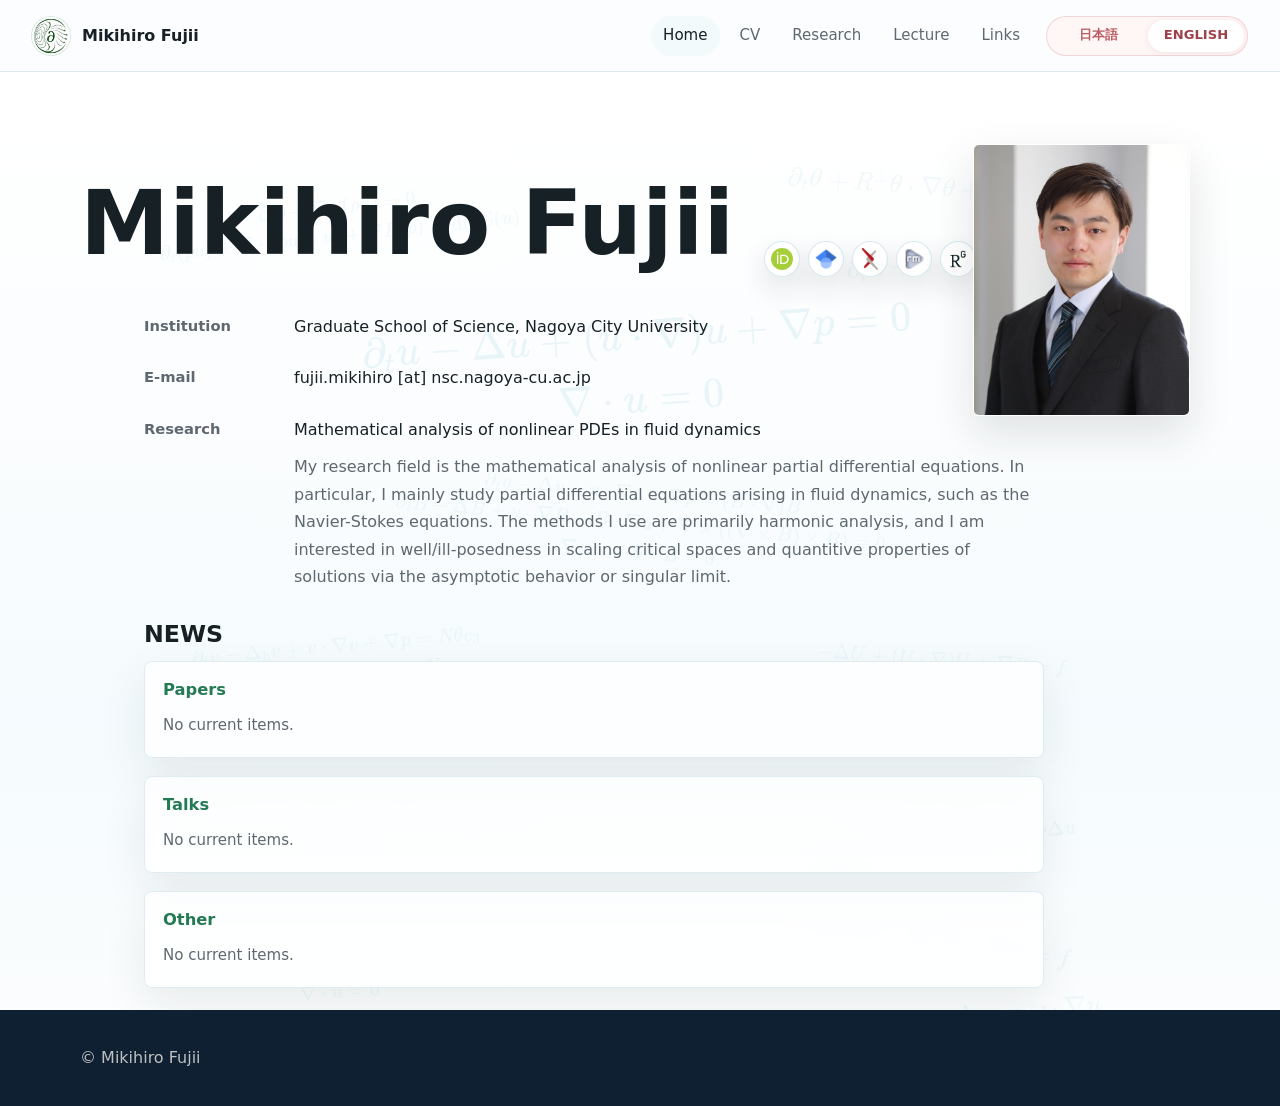
==== index.html @ 08be8c68 "Link MSJ talk news to meeting page" ====
<!doctype html>
<html lang="en">
  <head>
    <meta charset="utf-8">
    <meta name="viewport" content="width=device-width, initial-scale=1">
    <title>Mikihiro Fujii | Mathematical Analysis of Nonlinear PDEs</title>
    <meta name="description" content="Mikihiro Fujii is a lecturer at Nagoya City University working on mathematical analysis of nonlinear PDEs in fluid dynamics, including the Navier-Stokes equations, Hall-MHD, and quasi-geostrophic equations.">
    <meta name="robots" content="index, follow">
    <meta name="author" content="Mikihiro Fujii">
    <meta name="keywords" content="Mikihiro Fujii, 藤井 幹大, nonlinear PDE, Navier-Stokes equations, Hall-MHD, quasi-geostrophic equation, harmonic analysis">
    <link rel="canonical" href="https://tonpuku.github.io/mikihiro-fujii-homepage/">
    <meta property="og:type" content="profile">
    <meta property="og:site_name" content="Mikihiro Fujii">
    <meta property="og:title" content="Mikihiro Fujii | Mathematical Analysis of Nonlinear PDEs">
    <meta property="og:description" content="Lecturer at Nagoya City University. Research in mathematical analysis of nonlinear PDEs in fluid dynamics, including Navier-Stokes equations, Hall-MHD, and quasi-geostrophic equations.">
    <meta property="og:url" content="https://tonpuku.github.io/mikihiro-fujii-homepage/">
    <meta property="og:image" content="https://tonpuku.github.io/mikihiro-fujii-homepage/assets/img/site-logo-512.png">
    <meta property="og:image:width" content="512">
    <meta property="og:image:height" content="512">
    <meta property="og:locale" content="en_US">
    <meta property="og:locale:alternate" content="ja_JP">
    <meta name="twitter:card" content="summary">
    <meta name="twitter:title" content="Mikihiro Fujii | Mathematical Analysis of Nonlinear PDEs">
    <meta name="twitter:description" content="Lecturer at Nagoya City University. Research in mathematical analysis of nonlinear PDEs in fluid dynamics.">
    <meta name="twitter:image" content="https://tonpuku.github.io/mikihiro-fujii-homepage/assets/img/site-logo-512.png">
    <link rel="icon" type="image/png" href="assets/img/favicon.png">
    <link rel="apple-touch-icon" href="assets/img/apple-touch-icon.png">
    <script type="application/ld+json">
      {
        "@context": "https://schema.org",
        "@graph": [
          {
            "@type": "WebSite",
            "@id": "https://tonpuku.github.io/mikihiro-fujii-homepage/#website",
            "name": "Mikihiro Fujii",
            "url": "https://tonpuku.github.io/mikihiro-fujii-homepage/",
            "logo": "https://tonpuku.github.io/mikihiro-fujii-homepage/assets/img/site-logo-512.png",
            "inLanguage": ["en", "ja"]
          },
          {
            "@type": "Person",
            "@id": "https://tonpuku.github.io/mikihiro-fujii-homepage/#person",
            "name": "Mikihiro Fujii",
            "alternateName": "藤井 幹大",
            "url": "https://tonpuku.github.io/mikihiro-fujii-homepage/",
            "image": "https://tonpuku.github.io/mikihiro-fujii-homepage/assets/img/site-logo-512.png",
            "jobTitle": "Lecturer",
            "affiliation": {
              "@type": "CollegeOrUniversity",
              "name": "Nagoya City University",
              "url": "https://www.nagoya-cu.ac.jp/english/"
            },
            "alumniOf": {
              "@type": "CollegeOrUniversity",
              "name": "Kyushu University",
              "url": "https://www.kyushu-u.ac.jp/en/"
            },
            "knowsAbout": [
              "Mathematical analysis of nonlinear partial differential equations",
              "Navier-Stokes equations",
              "Hall-MHD system",
              "Quasi-geostrophic equation",
              "Harmonic analysis",
              "Scaling critical spaces"
            ],
            "sameAs": [
              "https://orcid.org/0000-0003-3677-2814",
              "https://scholar.google.com/citations?user=eAaRX4wAAAAJ&hl=en",
              "https://arxiv.org/search/math?query=Mikihiro+Fujii&searchtype=author&abstracts=hide&order=-announced_date_first&size=50",
              "https://researchmap.jp/mikihirofujii",
              "https://www.researchgate.net/profile/Mikihiro-Fujii"
            ]
          }
        ]
      }
    </script>
    <link rel="stylesheet" href="assets/vendor/katex/katex.min.css">
    <link rel="stylesheet" href="assets/css/styles.css?v=20260708-1">
    <script defer src="assets/vendor/katex/katex.min.js"></script>
    <script defer src="assets/vendor/katex/auto-render.min.js"></script>
    <script defer src="assets/js/analytics.js?v=20260614-1"></script>
    <script defer src="assets/js/news.js?v=20260823-2"></script>
    <script defer src="assets/js/site.js?v=20260823-1"></script>
  </head>
  <body>
    <header class="site-header">
      <a class="brand" href="index.html"><span class="brand-mark"><img src="assets/img/site-logo-512.png" alt="" width="38" height="38"></span><span>Mikihiro Fujii</span></a>
      <div class="header-actions">
        <nav class="site-nav" aria-label="Primary navigation">
          <a href="index.html" data-i18n="common.nav.home">Home</a>
          <a href="cv.html" data-i18n="common.nav.cv">CV</a>
          <a href="research.html" data-i18n="common.nav.research">Research</a>
          <a href="lecture.html" data-i18n="common.nav.lecture">Lecture</a>
          <a href="links.html" data-i18n="common.nav.links">Links</a>
        </nav>
        <div class="language-toggle" role="group" aria-label="Language" data-i18n-label="common.language">
          <button type="button" data-lang-option="ja" data-short-label="JA" aria-pressed="false">日本語</button>
          <button type="button" data-lang-option="en" data-short-label="EN" aria-pressed="true">ENGLISH</button>
        </div>
      </div>
    </header>

    <main class="home-page">
      <div class="home-formula-bg" aria-hidden="true">
        <div class="formula-field">
          <div class="formula-tile formula-tile-system formula-tile-half" style="--row: 1 / 3; --c: 1 / 7; --r: -6deg;">$$\begin{gathered}\partial_t \rho+\nabla\cdot(\rho u)=0\\ \partial_t(\rho u)+\nabla\cdot(\rho u\otimes u)+\nabla P(\rho)=\operatorname{div}\mathbb S(u)\end{gathered}$$</div>
          <div class="formula-tile formula-tile-half" style="--row: 1; --c: 7 / 13; --r: 4deg;">$$\partial_t\theta+R^\perp\theta\cdot\nabla\theta+\kappa\Lambda^\alpha\theta=f$$</div>

          <div class="formula-tile formula-tile-half" style="--row: 2; --c: 7 / 13; --r: -5deg;">$$\partial_t\omega+u\cdot\nabla\omega=0$$</div>

          <div class="formula-tile formula-tile-main formula-tile-long" style="--row: 3 / 5; --c: 2 / 12; --r: -4deg;">$$\begin{gathered}\partial_t u-\Delta u+(u\cdot\nabla)u+\nabla p=0\\ \nabla \cdot u = 0\end{gathered}$$</div>

          <div class="formula-tile formula-tile-system formula-tile-long" style="--row: 5 / 7; --c: 1 / 13; --r: 5deg;">$$\begin{gathered}\partial_t u-\Delta u+u\cdot\nabla u+\nabla p=(B\cdot\nabla)B\\ \partial_tB-\Delta B+u\cdot\nabla B-B\cdot\nabla u+\nabla\times((\nabla\times B)\times B)=0\\ \nabla\cdot u=\nabla\cdot B=0\end{gathered}$$</div>

          <div class="formula-tile formula-tile-system formula-tile-half" style="--row: 7 / 9; --c: 1 / 7; --r: -5deg;">$$\begin{gathered}\partial_t v-\Delta_{\rm h}v+v\cdot\nabla v+\nabla p=N\theta e_3\\ \partial_t\theta-\Delta_{\rm h}\theta+v\cdot\nabla\theta=-Nv_3\\ \nabla\cdot v=0\end{gathered}$$</div>
          <div class="formula-tile formula-tile-system formula-tile-half" style="--row: 7 / 9; --c: 7 / 13; --r: 4deg;">$$\begin{gathered}-\Delta U+(U\cdot\nabla)U+\nabla P=f\\ \nabla \cdot U = 0\end{gathered}$$</div>

          <div class="formula-tile formula-tile-system formula-tile-half" style="--row: 9 / 11; --c: 1 / 7; --r: 5deg;">$$\begin{gathered}\partial_tu+\Omega e_3\times u-\Delta u+(u\cdot\nabla)u+\nabla p=0\\ \nabla\cdot u=0\end{gathered}$$</div>
          <div class="formula-tile formula-tile-system formula-tile-half" style="--row: 9 / 11; --c: 7 / 13; --r: -6deg;">$$\begin{gathered}\partial_t \rho+\nabla\cdot(\rho u)=0\\ \varepsilon^2(\partial_tu+u\cdot\nabla u)+\nabla\rho=\varepsilon\nu\Delta u\end{gathered}$$</div>

          <div class="formula-tile formula-tile-system formula-tile-half" style="--row: 11 / 13; --c: 1 / 7; --r: -4deg;">$$\begin{gathered}\partial_t u-\Delta_{\rm h}u+(u\cdot\nabla)u+\nabla p=0\\ \nabla\cdot u=0\end{gathered}$$</div>
          <div class="formula-tile formula-tile-half" style="--row: 11; --c: 7 / 13; --r: 7deg;">$$\kappa\Lambda^\alpha\Theta+R^\perp\Theta\cdot\nabla\Theta=f$$</div>

          <div class="formula-tile formula-tile-half" style="--row: 12; --c: 7 / 13; --r: -5deg;">$$\partial_t\omega+u\cdot\nabla\omega-\Delta\omega=\omega\cdot\nabla u$$</div>
        </div>
      </div>

      <section class="hero">
        <figure class="hero-portrait">
          <img src="assets/img/mikihiro-fujii-portrait.jpg" alt="Mikihiro Fujii">
        </figure>
        <div class="hero-copy">
          <div class="hero-name-row">
            <h1 data-i18n="home.name">Mikihiro Fujii</h1>
            <nav class="academic-profile-links" aria-label="Academic profile links">
              <a class="academic-profile-link academic-profile-link-orcid" href="https://orcid.org/0000-0003-3677-2814" target="_blank" rel="noopener" aria-label="ORCID" title="ORCID">
                <img src="assets/img/profile-icons/orcid.svg" alt="" width="28" height="28" decoding="async">
              </a>
              <a class="academic-profile-link academic-profile-link-scholar" href="https://scholar.google.com/citations?user=eAaRX4wAAAAJ&amp;hl=en" target="_blank" rel="noopener" aria-label="Google Scholar" title="Google Scholar">
                <img src="assets/img/profile-icons/google-scholar.ico" alt="" width="28" height="28" decoding="async">
              </a>
              <a class="academic-profile-link academic-profile-link-arxiv" href="https://arxiv.org/search/math?query=Mikihiro+Fujii&amp;searchtype=author&amp;abstracts=hide&amp;order=-announced_date_first&amp;size=50" target="_blank" rel="noopener" aria-label="arXiv" title="arXiv">
                <img src="assets/img/profile-icons/arxiv.png" alt="" width="26" height="26" decoding="async">
              </a>
              <a class="academic-profile-link academic-profile-link-researchmap" href="https://researchmap.jp/mikihirofujii" target="_blank" rel="noopener" aria-label="researchmap" title="researchmap">
                <img src="assets/img/profile-icons/researchmap.gif" alt="" width="22" height="22" decoding="async">
              </a>
              <a class="academic-profile-link academic-profile-link-researchgate" href="https://www.researchgate.net/profile/Mikihiro-Fujii" target="_blank" rel="noopener" aria-label="ResearchGate" title="ResearchGate">
                <img src="assets/img/profile-icons/researchgate.ico" alt="" width="28" height="28" decoding="async">
              </a>
            </nav>
          </div>
          <div id="profile-heading" class="profile-section hero-profile" aria-label="Profile">
            <div class="info-list">
            <div class="info-row">
              <div class="info-label" data-i18n="home.institution">Institution</div>
              <div class="info-value" data-i18n="home.institution.value">Graduate School of Science, Nagoya City University</div>
            </div>
            <div class="info-row">
              <div class="info-label" data-i18n="home.email">E-mail</div>
              <div class="info-value"><span class="email-obfuscated">fujii.mikihiro [at] nsc.nagoya-cu.ac.jp</span></div>
            </div>
            <div class="info-row">
              <div class="info-label" data-i18n="home.research">Research</div>
              <div class="info-value">
                <p class="info-summary" data-i18n="home.research.value">Mathematical analysis of nonlinear PDEs in fluid dynamics</p>
                <p class="profile-research-text" data-i18n="home.research.detail">My research field is the mathematical analysis of nonlinear partial differential equations. In particular, I mainly study partial differential equations arising in fluid dynamics, such as the Navier-Stokes equations. The methods I use are primarily harmonic analysis, and I am interested in well/ill-posedness in scaling critical spaces and quantitive properties of solutions via the asymptotic behavior or singular limit.</p>
              </div>
            </div>
          </div>
          <section class="home-news-section" aria-labelledby="home-news-title">
            <div class="home-news-header">
              <h2 id="home-news-title" data-i18n="home.news.title">NEWS</h2>
            </div>
            <div class="news-groups" data-news-groups></div>
          </section>
        </div>
        </div>
      </section>

    </main>

    <footer class="site-footer">
      <div class="site-footer-inner">
        <span>&copy; Mikihiro Fujii</span>
      </div>
    </footer>
  </body>
</html>
---- assets/css/styles.css ----
:root {
  --ink: #162025;
  --muted: #5f6870;
  --paper: #fbfdfe;
  --panel: #ffffff;
  --soft: #f3fafc;
  --soft-warm: #f7fcff;
  --line: #dcecf1;
  --navy: #102033;
  --teal: #1b7772;
  --journal-green: #237a53;
  --copper: #b96d45;
  --copper-dark: #86472c;
  --shadow: 0 18px 45px rgba(22, 32, 37, 0.08);
  --radius: 8px;
  --max: 1120px;
}

* {
  box-sizing: border-box;
}

html {
  scroll-behavior: smooth;
}

body {
  margin: 0;
  color: var(--ink);
  background:
    linear-gradient(180deg, #ffffff 0%, var(--paper) 42%, #f6fbfd 100%);
  font-family: ui-sans-serif, system-ui, -apple-system, BlinkMacSystemFont, "Segoe UI", sans-serif;
  font-size: 16px;
  line-height: 1.72;
}

main {
  position: relative;
  isolation: isolate;
  overflow: hidden;
}

main > .page-title,
main > .section {
  position: relative;
  z-index: 2;
}

img {
  max-width: 100%;
  display: block;
}

a {
  color: var(--teal);
  text-decoration-thickness: 1px;
  text-underline-offset: 0.22em;
}

a:hover {
  color: var(--copper-dark);
}

.site-header {
  position: sticky;
  top: 0;
  z-index: 20;
  display: flex;
  align-items: center;
  justify-content: space-between;
  gap: 24px;
  min-height: 72px;
  padding: 0 32px;
  background: rgba(251, 253, 254, 0.96);
  border-bottom: 1px solid rgba(214, 232, 238, 0.86);
  backdrop-filter: blur(18px);
}

.brand {
  display: inline-flex;
  align-items: center;
  gap: 12px;
  color: var(--ink);
  font-weight: 700;
  text-decoration: none;
  white-space: nowrap;
}

.brand-mark {
  display: block;
  width: 38px;
  height: 38px;
  border-radius: 50%;
  overflow: hidden;
  background: #fff;
  box-shadow: 0 0 0 1px rgba(35, 122, 83, 0.16);
  flex: 0 0 auto;
}

.brand-mark img {
  width: 100%;
  height: 100%;
  object-fit: cover;
}

.header-actions {
  display: flex;
  align-items: center;
  gap: 14px;
  min-width: 0;
}

.site-nav {
  display: flex;
  align-items: center;
  gap: 8px;
  overflow-x: auto;
  scrollbar-width: none;
}

.site-nav::-webkit-scrollbar {
  display: none;
}

.site-nav a {
  display: inline-flex;
  align-items: center;
  min-height: 40px;
  padding: 0 12px;
  color: var(--muted);
  border-radius: 999px;
  font-size: 0.94rem;
  text-decoration: none;
  white-space: nowrap;
}

.site-nav a:hover,
.site-nav a[aria-current="page"] {
  color: var(--ink);
  background: var(--soft);
}

.language-toggle {
  display: inline-grid;
  grid-template-columns: repeat(2, minmax(96px, 1fr));
  gap: 2px;
  padding: 3px;
  background: #fff6f6;
  border: 1px solid rgba(190, 80, 86, 0.2);
  border-radius: 999px;
}

.language-toggle button {
  min-width: 96px;
  min-height: 32px;
  padding: 0 9px;
  color: #b95d62;
  background: transparent;
  border: 0;
  border-radius: 999px;
  cursor: pointer;
  font: inherit;
  font-size: 0.82rem;
  font-weight: 760;
  white-space: nowrap;
}

.language-toggle button[aria-pressed="true"] {
  color: #9f4148;
  background: #ffffff;
  box-shadow: 0 1px 6px rgba(135, 54, 60, 0.1);
}

.view-mode-toggle {
  position: fixed;
  left: 16px;
  bottom: 16px;
  z-index: 20;
  display: inline-flex;
  align-items: center;
  justify-content: center;
  min-height: 36px;
  padding: 0 14px;
  color: #fffdf8;
  background: var(--teal);
  border: 1px solid rgba(18, 74, 84, 0.18);
  border-radius: 999px;
  box-shadow: 0 10px 24px rgba(22, 32, 37, 0.16);
  cursor: pointer;
  font: inherit;
  font-size: 0.82rem;
  font-weight: 760;
}

.view-mode-toggle[hidden] {
  display: none;
}

.home-page {
  position: relative;
  isolation: isolate;
  min-height: clamp(720px, 82vh, 840px);
  overflow: hidden;
  background:
    linear-gradient(180deg, #ffffff 0%, #fbfdfe 38%, rgba(242, 250, 253, 0.68) 68%, var(--paper) 100%);
}

.home-page > .hero,
.home-page > .section {
  position: relative;
  z-index: 2;
}

.hero {
  position: relative;
  min-height: inherit;
  display: grid;
  align-items: start;
  overflow: visible;
  color: var(--ink);
  background: transparent;
}

.home-formula-bg {
  position: absolute;
  inset: 0;
  z-index: 0;
  opacity: 1;
  overflow: hidden;
  pointer-events: none;
  user-select: none;
}

.home-formula-bg .hero-equation {
  display: none;
}

.home-page > .home-formula-bg .formula-field {
  bottom: 5%;
}

.home-page + .site-footer {
  margin-top: 0;
}

.page-formula-bg {
  position: fixed;
  inset: 72px 0 0;
}

.page-formula-bg .formula-field {
  transform: none;
}

.formula-field {
  position: absolute;
  inset: 0;
  display: grid;
  grid-template-columns: repeat(12, minmax(0, 1fr));
  grid-auto-rows: minmax(clamp(46px, 6.4vh, 60px), auto);
  align-items: center;
  justify-items: center;
  gap: clamp(10px, 1.5vw, 18px) clamp(16px, 2.5vw, 34px);
  padding: clamp(22px, 3.4vw, 42px) clamp(18px, 4.2vw, 58px);
  box-sizing: border-box;
  transform: translateY(5%);
}

.formula-tile {
  position: relative;
  grid-column: var(--c, span 2);
  grid-row: var(--row, auto);
  max-width: 100%;
  min-width: 0;
  color: rgba(35, 148, 188, 0.06);
  transform: rotate(var(--r, 0deg));
  transform-origin: center;
}

.formula-tile .katex-display {
  margin: 0;
  text-align: left;
}

.formula-tile .katex {
  font-size: clamp(1.68rem, 2.64vw, 2.94rem);
  line-height: 1;
  white-space: nowrap;
}

.formula-tile-wide {
  grid-column: span 6;
}

.formula-tile-long {
  grid-column: 1 / -1;
}

.formula-tile-half {
  grid-column: span 6;
}

.formula-tile-short {
  grid-column: span 3;
}

.formula-tile-wide .katex {
  font-size: clamp(1.5rem, 2.22vw, 2.58rem);
}

.formula-tile-long .katex,
.formula-tile-half .katex {
  font-size: clamp(1.38rem, 2.04vw, 2.4rem);
}

.formula-tile-short .katex {
  font-size: clamp(1.34rem, 1.92vw, 2.24rem);
}

.formula-tile-system .katex {
  font-size: clamp(1rem, 1.55vw, 1.78rem);
  line-height: 1.06;
}

.formula-tile-main {
  grid-column: var(--c, 1 / -1);
  grid-row: var(--row, 3);
  color: rgba(34, 151, 193, 0.09);
}

.formula-tile-main .katex {
  font-size: clamp(1.88rem, 3.28vw, 3.46rem);
  line-height: 1.04;
}

.hero-equation {
  position: absolute;
  color: rgba(82, 178, 207, 0.14);
  transform: rotate(-8deg);
  transform-origin: center;
}

.hero-equation .katex-display {
  margin: 0;
  text-align: left;
}

.hero-equation .katex {
  font-size: clamp(1.1rem, 2.8vw, 2.7rem);
  line-height: 1.08;
  white-space: nowrap;
}

.equation-ns {
  left: clamp(18px, 5vw, 90px);
  top: clamp(430px, 52vh, 540px);
  color: rgba(34, 151, 193, 0.5);
  transform: rotate(-7deg);
}

.equation-ns .katex {
  font-size: clamp(2.15rem, 5.7vw, 5.25rem);
}

.equation-cns {
  left: clamp(520px, 62vw, 900px);
  top: clamp(245px, 32vh, 335px);
  color: rgba(46, 158, 200, 0.31);
  transform: rotate(4deg);
}

.equation-cns .katex {
  font-size: clamp(0.98rem, 2.1vw, 2rem);
}

.equation-qg-top {
  right: clamp(20px, 5vw, 92px);
  top: clamp(24px, 5vh, 70px);
  color: rgba(42, 145, 187, 0.31);
  transform: rotate(0deg);
}

.equation-qg {
  left: clamp(-180px, -8vw, -70px);
  top: clamp(610px, 70vh, 780px);
  color: rgba(68, 174, 210, 0.29);
  transform: rotate(7deg);
}

.equation-qg .katex {
  font-size: clamp(0.98rem, 2.3vw, 2.15rem);
}

.equation-hall {
  right: clamp(-360px, -19vw, -120px);
  top: clamp(420px, 49vh, 555px);
  color: rgba(38, 139, 180, 0.28);
  transform: rotate(-11deg);
}

.equation-hall .katex {
  font-size: clamp(0.86rem, 1.75vw, 1.68rem);
}

.equation-boussinesq {
  right: clamp(18px, 6vw, 100px);
  bottom: clamp(155px, 20vh, 230px);
  color: rgba(50, 160, 202, 0.31);
  transform: rotate(3deg);
}

.equation-boussinesq .katex {
  font-size: clamp(1.05rem, 2.55vw, 2.42rem);
}

.equation-euler {
  left: clamp(-70px, -2vw, -18px);
  top: clamp(185px, 24vh, 260px);
  color: rgba(62, 169, 205, 0.26);
  transform: rotate(-4deg);
}

.equation-euler .katex {
  font-size: clamp(1rem, 2.25vw, 2.15rem);
}

.equation-stationary {
  right: clamp(-185px, -8vw, -45px);
  top: clamp(655px, 76vh, 850px);
  color: rgba(35, 143, 184, 0.27);
  transform: rotate(8deg);
}

.equation-stationary .katex {
  font-size: clamp(1rem, 2.3vw, 2.2rem);
}

.equation-hall-small {
  left: clamp(12px, 6vw, 105px);
  top: clamp(52px, 9vh, 115px);
  color: rgba(40, 150, 190, 0.21);
  transform: rotate(0deg);
}

.equation-hall-small .katex {
  font-size: clamp(0.82rem, 1.55vw, 1.52rem);
}

.equation-cns-small {
  left: clamp(240px, 35vw, 540px);
  top: clamp(78px, 13vh, 145px);
  color: rgba(78, 181, 211, 0.24);
  transform: rotate(-12deg);
}

.equation-cns-small .katex {
  font-size: clamp(0.86rem, 1.8vw, 1.72rem);
}

.equation-sqg {
  right: clamp(12px, 5vw, 88px);
  top: clamp(545px, 63vh, 705px);
  color: rgba(72, 176, 210, 0.3);
  transform: rotate(5deg);
}

.equation-sqg .katex {
  font-size: clamp(0.94rem, 2vw, 1.95rem);
}

.equation-vorticity {
  left: clamp(26px, 7vw, 120px);
  top: clamp(330px, 40vh, 440px);
  color: rgba(31, 133, 177, 0.21);
  transform: rotate(-6deg);
}

.equation-vorticity .katex {
  font-size: clamp(0.9rem, 1.8vw, 1.72rem);
}

.equation-coriolis {
  right: clamp(190px, 27vw, 430px);
  top: clamp(260px, 34vh, 430px);
  color: rgba(45, 155, 198, 0.23);
  transform: rotate(0deg);
}

.equation-coriolis .katex {
  font-size: clamp(0.9rem, 1.85vw, 1.82rem);
}

.equation-energy {
  left: clamp(440px, 52vw, 780px);
  top: clamp(54px, 9vh, 112px);
  color: rgba(57, 160, 198, 0.23);
  transform: rotate(9deg);
}

.equation-energy .katex {
  font-size: clamp(0.9rem, 1.75vw, 1.72rem);
}

.equation-fill {
  color: rgba(52, 157, 196, 0.2);
}

.equation-fill .katex {
  font-size: clamp(0.72rem, 1.25vw, 1.26rem);
}

.equation-pressure {
  left: clamp(250px, 28vw, 460px);
  top: clamp(10px, 3vh, 36px);
  transform: rotate(0deg);
}

.equation-stokes {
  left: clamp(250px, 31vw, 520px);
  top: clamp(365px, 43vh, 500px);
  transform: rotate(-9deg);
}

.equation-scaling {
  left: clamp(62px, 12vw, 190px);
  top: clamp(258px, 31vh, 355px);
  transform: rotate(10deg);
}

.equation-besov {
  right: clamp(34px, 10vw, 165px);
  top: clamp(200px, 25vh, 285px);
  transform: rotate(0deg);
}

.equation-transport {
  left: clamp(-52px, 1vw, 16px);
  top: clamp(455px, 52vh, 615px);
  transform: rotate(8deg);
}

.equation-heat {
  left: clamp(-22px, 2vw, 38px);
  top: clamp(18px, 4vh, 52px);
  transform: rotate(-14deg);
}

.equation-vorticity-small {
  right: clamp(220px, 32vw, 510px);
  top: clamp(255px, 35vh, 460px);
  transform: rotate(12deg);
}

.equation-mhd-small {
  right: clamp(-310px, -12vw, -92px);
  top: clamp(650px, 75vh, 850px);
  transform: rotate(-6deg);
}

.equation-mach {
  left: clamp(400px, 52vw, 760px);
  top: clamp(165px, 24vh, 315px);
  transform: rotate(0deg);
}

.equation-fourier {
  left: clamp(12px, 5vw, 86px);
  top: clamp(570px, 65vh, 725px);
  transform: rotate(-11deg);
}

.equation-decay {
  left: clamp(185px, 30vw, 500px);
  top: clamp(700px, 80vh, 920px);
  transform: rotate(7deg);
}

.equation-helmholtz {
  right: clamp(220px, 30vw, 460px);
  top: clamp(290px, 36vh, 395px);
  transform: rotate(0deg);
}

.equation-lambda {
  right: clamp(12px, 3vw, 65px);
  top: clamp(345px, 41vh, 470px);
  transform: rotate(-16deg);
}

.equation-divfree {
  left: clamp(460px, 58vw, 820px);
  top: clamp(215px, 31vh, 390px);
  transform: rotate(11deg);
}

.equation-dense {
  color: rgba(36, 146, 186, 0.18);
}

.equation-dense .katex {
  font-size: clamp(0.54rem, 0.9vw, 0.94rem);
}

.hero-equation.equation-dense-01 {
  left: 4%;
  top: 5%;
  transform: rotate(0deg);
}

.hero-equation.equation-dense-02 {
  left: 18%;
  top: 13%;
  transform: rotate(-9deg);
}

.hero-equation.equation-dense-03 {
  left: 42%;
  top: 6%;
  transform: rotate(8deg);
}

.hero-equation.equation-dense-04 {
  right: 4%;
  top: 14%;
  transform: rotate(-4deg);
}

.hero-equation.equation-dense-05 {
  left: 2%;
  top: 22%;
  transform: rotate(12deg);
}

.hero-equation.equation-dense-06 {
  left: 32%;
  top: 23%;
  transform: rotate(0deg);
}

.hero-equation.equation-dense-07 {
  right: 10%;
  top: 26%;
  transform: rotate(10deg);
}

.hero-equation.equation-dense-08 {
  left: 13%;
  top: 33%;
  transform: rotate(-13deg);
}

.hero-equation.equation-dense-09 {
  left: 48%;
  top: 34%;
  transform: rotate(0deg);
}

.hero-equation.equation-dense-10 {
  right: 3%;
  top: 40%;
  transform: rotate(-11deg);
}

.hero-equation.equation-dense-11 {
  left: 70%;
  top: 25%;
  transform: rotate(6deg);
}

.hero-equation.equation-dense-12 {
  left: 50%;
  top: 28%;
  transform: rotate(-5deg);
}

.hero-equation.equation-dense-13 {
  left: 62%;
  top: 36%;
  transform: rotate(0deg);
}

.hero-equation.equation-dense-14 {
  right: 8%;
  top: 44%;
  transform: rotate(9deg);
}

.hero-equation.equation-dense-15 {
  left: 6%;
  top: 54%;
  transform: rotate(-8deg);
}

.hero-equation.equation-dense-16 {
  left: 40%;
  top: 52%;
  transform: rotate(13deg);
}

.hero-equation.equation-dense-17 {
  right: 12%;
  top: 58%;
  transform: rotate(0deg);
}

.hero-equation.equation-dense-18 {
  left: 2%;
  top: 70%;
  transform: rotate(10deg);
}

.hero-equation.equation-dense-19 {
  left: 24%;
  top: 73%;
  transform: rotate(0deg);
}

.hero-equation.equation-dense-20 {
  left: 52%;
  top: 72%;
  transform: rotate(-12deg);
}

.hero-equation.equation-dense-21 {
  right: 4%;
  top: 76%;
  transform: rotate(7deg);
}

.hero-equation.equation-dense-22 {
  left: 12%;
  top: 84%;
  transform: rotate(-15deg);
}

.hero-equation.equation-dense-23 {
  left: 37%;
  top: 86%;
  transform: rotate(5deg);
}

.hero-equation.equation-dense-24 {
  right: 8%;
  top: 90%;
  transform: rotate(0deg);
}

.hero-copy {
  position: relative;
  z-index: 1;
  width: min(var(--max), calc(100% - 48px));
  margin: 0 auto;
  padding: clamp(82px, 11vh, 124px) 0 0;
}

.hero-portrait {
  position: absolute;
  top: clamp(58px, 8vh, 96px);
  right: clamp(26px, 7vw, 108px);
  z-index: 2;
  width: clamp(150px, 17vw, 228px);
  aspect-ratio: 4 / 5;
  margin: 0;
  overflow: hidden;
  border: 1px solid rgba(255, 255, 255, 0.88);
  border-radius: 6px;
  box-shadow: 0 18px 44px rgba(22, 32, 37, 0.12);
}

.hero-portrait img {
  width: 100%;
  height: 100%;
  object-fit: cover;
  object-position: 51% 18%;
  transform: scale(1.9);
  transform-origin: 51% 18%;
}

.hero-copy > * {
  max-width: 690px;
}

.hero-name-row {
  display: flex;
  align-items: flex-end;
  gap: 30px;
  max-width: min(900px, calc(100% - 76px));
}

.hero-name-row h1 {
  margin: 0;
  white-space: nowrap;
}

.eyebrow {
  margin: 0 0 18px;
  color: #d8ece9;
  font-size: 0.9rem;
  font-weight: 700;
  text-transform: uppercase;
}

.hero .eyebrow {
  color: var(--teal);
}

h1,
h2,
h3 {
  margin: 0;
  line-height: 1.18;
}

h1 {
  font-size: clamp(2.7rem, 7vw, 6.2rem);
  font-weight: 760;
}

h2 {
  font-size: clamp(1.55rem, 3.2vw, 2.35rem);
}

h3 {
  font-size: 1.08rem;
}

.lead {
  margin: 24px 0 0;
  color: var(--muted);
  font-size: clamp(1.05rem, 2.2vw, 1.38rem);
  line-height: 1.56;
}

.hero-actions {
  display: flex;
  flex-wrap: wrap;
  gap: 12px;
  margin-top: 32px;
}

.button {
  display: inline-flex;
  align-items: center;
  justify-content: center;
  min-height: 44px;
  padding: 0 18px;
  border: 1px solid transparent;
  border-radius: 999px;
  font-weight: 700;
  text-decoration: none;
}

.button.primary {
  color: #fffdf8;
  background: var(--copper);
}

.button.secondary {
  color: var(--teal);
  border-color: rgba(27, 119, 114, 0.35);
  background: rgba(255, 255, 255, 0.74);
}

.button:hover {
  transform: translateY(-1px);
}

.section {
  width: min(var(--max), calc(100% - 48px));
  margin: 0 auto;
  padding: 64px 0;
}

.section.compact {
  padding-top: 42px;
}

.page-title {
  width: min(var(--max), calc(100% - 48px));
  margin: 0 auto;
  padding: 62px 0 34px;
}

.page-title .eyebrow {
  color: var(--teal);
}

.page-title h1 {
  color: var(--ink);
  font-size: clamp(2.25rem, 5vw, 4.5rem);
}

.page-title p {
  max-width: 760px;
  margin: 18px 0 0;
  color: var(--muted);
  font-size: 1.08rem;
}

.profile-grid,
.two-column {
  display: grid;
  grid-template-columns: minmax(0, 1fr) minmax(300px, 0.78fr);
  gap: 32px;
  align-items: start;
}

.profile-section {
  width: min(840px, calc(100% - 48px));
}

.home-page .profile-section {
  width: min(900px, 100%);
  margin-top: 24px;
  padding-top: 0;
}

.hero-copy > .hero-profile {
  max-width: min(900px, calc(100% - 76px));
  margin-left: clamp(28px, 5vw, 76px);
}

.cv-stack {
  display: grid;
  gap: 32px;
}

.profile-grid > *,
.two-column > *,
.course-grid > *,
.link-grid > * {
  min-width: 0;
}

.info-list,
.math-panel,
.note-panel,
.link-panel,
.timeline,
.course-group,
.paper-list,
.talk-list {
  background: var(--panel);
  border: 1px solid var(--line);
  border-radius: var(--radius);
  box-shadow: var(--shadow);
}

.info-list {
  display: grid;
  gap: 0;
}

.home-page .info-list {
  background: transparent;
  border: 0;
  border-radius: 0;
  box-shadow: none;
}

.academic-profile-links {
  display: flex;
  flex-wrap: wrap;
  align-items: center;
  gap: 8px;
  margin-top: 0;
}

.academic-profile-link {
  display: inline-flex;
  align-items: center;
  justify-content: center;
  width: 36px;
  height: 36px;
  padding: 6px;
  border: 1px solid rgba(214, 232, 238, 0.96);
  border-radius: 50%;
  background: rgba(255, 255, 255, 0.88);
  box-shadow: 0 12px 28px rgba(22, 32, 37, 0.12);
  text-decoration: none;
  transition: transform 160ms ease, box-shadow 160ms ease, filter 160ms ease;
}

.academic-profile-link:hover {
  filter: saturate(1.08);
  transform: translateY(-2px);
  box-shadow: 0 16px 34px rgba(22, 32, 37, 0.17);
}

.academic-profile-link img {
  width: 100%;
  height: 100%;
  object-fit: contain;
}

.home-news-section {
  margin-top: 18px;
  padding: 0 0 22px;
}

.home-news-header {
  margin-bottom: 12px;
}

.home-news-header h2 {
  color: var(--ink);
  font-size: clamp(1.18rem, 2.1vw, 1.48rem);
}

.news-groups {
  display: grid;
  grid-template-columns: 1fr;
  gap: 18px;
}

.news-group {
  min-width: 0;
  padding: 18px;
  border: 1px solid rgba(220, 236, 241, 0.9);
  border-radius: var(--radius);
  background: rgba(255, 255, 255, 0.76);
  box-shadow: var(--shadow);
  backdrop-filter: blur(10px);
}

.news-group h3 {
  margin-bottom: 14px;
  color: var(--journal-green);
  font-size: 1.02rem;
}

.news-list {
  display: grid;
  gap: 14px;
  margin: 0;
  padding: 0;
  list-style: none;
}

.news-list li {
  display: grid;
  gap: 4px;
}

.news-list-talks {
  gap: 10px;
}

.news-talk-item {
  grid-template-columns: 0.8rem minmax(0, 1fr);
  column-gap: 3px;
}

.news-talk-item::before {
  content: "・";
  grid-column: 1;
  color: var(--journal-green);
  font-weight: 760;
  line-height: 1.6;
}

.news-talk-item .news-text {
  grid-column: 2;
}

.news-date {
  color: var(--muted);
  font-size: 0.86rem;
  font-weight: 700;
}

.news-text {
  color: var(--ink);
  font-weight: 640;
  line-height: 1.6;
  overflow-wrap: anywhere;
}

.news-link {
  color: var(--teal);
  font-weight: 780;
}

.news-link:hover {
  color: var(--copper-dark);
}

.news-empty {
  color: var(--muted);
  font-size: 0.94rem;
}

.home-page .profile-section .info-row {
  grid-template-columns: 132px minmax(0, 1fr);
  gap: 18px;
  padding-block: 12px;
  padding-inline: 0;
  border-bottom: 0;
}

.info-row {
  display: grid;
  grid-template-columns: 150px minmax(0, 1fr);
  gap: 20px;
  padding: 20px 24px;
  border-bottom: 1px solid var(--line);
}

.info-row:last-child {
  border-bottom: 0;
}

.info-label {
  color: var(--muted);
  font-size: 0.92rem;
  font-weight: 700;
}

.info-value {
  min-width: 0;
  overflow-wrap: anywhere;
}

.info-summary,
.profile-research-text {
  margin: 0;
}

.profile-research-text {
  margin-top: 10px;
  color: var(--muted);
}

.math-panel,
.note-panel,
.link-panel {
  padding: 26px;
}

.math-panel p,
.note-panel p {
  margin: 16px 0 0;
  color: var(--muted);
}

.math-display {
  margin: 24px 0 0;
  padding: 20px;
  max-width: 100%;
  overflow-x: auto;
  background: var(--soft);
  border: 1px solid #c9ddda;
  border-radius: var(--radius);
}

.highlight-band {
  background: linear-gradient(135deg, var(--soft), var(--soft-warm));
  border-top: 1px solid var(--line);
  border-bottom: 1px solid var(--line);
}

.research-tags {
  display: flex;
  flex-wrap: wrap;
  gap: 10px;
  margin-top: 26px;
  padding: 0;
  list-style: none;
}

.research-tags li {
  padding: 8px 12px;
  color: var(--navy);
  background: rgba(255, 255, 255, 0.72);
  border: 1px solid rgba(22, 32, 37, 0.08);
  border-radius: 999px;
  font-size: 0.92rem;
  font-weight: 700;
}

.timeline {
  overflow: hidden;
}

.timeline-row {
  display: grid;
  grid-template-columns: 230px minmax(0, 1fr);
  gap: 26px;
  padding: 22px 26px;
  border-bottom: 1px solid var(--line);
}

.timeline-row:last-child {
  border-bottom: 0;
}

.timeline-date {
  color: var(--journal-green);
  font-weight: 760;
}

.timeline-body {
  min-width: 0;
}

.timeline-body strong {
  display: block;
  color: var(--ink);
}

.timeline-body span {
  color: var(--muted);
}

.pub-section,
.talk-section {
  padding: 34px 0 14px;
}

.pub-section:first-child,
.talk-section:first-child {
  padding-top: 0;
}

.pub-section h2,
.talk-section h2,
.course-group h2,
.link-panel h2 {
  margin-bottom: 16px;
  font-size: clamp(1.35rem, 2.4vw, 1.85rem);
}

.talk-section h3 {
  margin: 24px 0 12px;
  color: var(--journal-green);
  font-size: 1.22rem;
  font-weight: 760;
}

.talk-section h2 + h3 {
  margin-top: 4px;
}

.course-list,
.link-list {
  margin: 0;
  padding-left: 1.35rem;
}

.course-list li,
.link-list li {
  margin: 0 0 14px;
  padding-left: 0.15rem;
}

.paper-list,
.talk-list {
  margin: 0;
  padding-left: 0;
  overflow: hidden;
  list-style: none;
}

.paper-list {
  counter-reset: paper-item;
}

.talk-list {
  margin-bottom: 22px;
  counter-reset: talk-item;
}

.paper-list[data-reverse-numbering="true"] {
  counter-reset: paper-item var(--paper-list-start);
}

.talk-list[data-reverse-numbering="true"] {
  counter-reset: talk-item var(--talk-list-start);
}

.paper-list li,
.talk-list li {
  display: grid;
  grid-template-columns: 78px minmax(0, 1fr);
  row-gap: 6px;
  column-gap: 26px;
  margin: 0;
  padding: 20px 26px;
  border-bottom: 1px solid var(--line);
}

.paper-list li {
  counter-increment: paper-item;
}

.talk-list li {
  counter-increment: talk-item;
}

.paper-list[data-reverse-numbering="true"] li {
  counter-increment: paper-item -1;
}

.talk-list[data-reverse-numbering="true"] li {
  counter-increment: talk-item -1;
}

.paper-list li:last-child,
.talk-list li:last-child {
  border-bottom: 0;
}

.paper-list li::before,
.talk-list li::before {
  content: counter(paper-item);
  grid-column: 1;
  grid-row: 1 / span 3;
  color: var(--journal-green);
  font-weight: 760;
  font-variant-numeric: tabular-nums;
}

.talk-list li::before {
  content: counter(talk-item);
  grid-row: 1 / span 4;
}

.paper-list li > *,
.talk-list li > * {
  grid-column: 2;
  min-width: 0;
}

.paper-authors-line,
.paper-title-line,
.paper-venue-line,
.paper-year-line {
  display: block;
}

.paper-title-row {
  display: flex;
  align-items: baseline;
  flex-wrap: wrap;
  column-gap: 0.55rem;
  row-gap: 0.18rem;
}

.paper-authors-line {
  color: var(--muted);
  font-size: 0.95rem;
}

.paper-title-line {
  color: var(--ink);
  font-weight: 700;
  text-decoration-thickness: 1px;
  overflow-wrap: anywhere;
}

.paper-title-row .paper-title-line {
  display: inline;
  min-width: 0;
}

.paper-title-line:hover {
  color: var(--teal);
}

.paper-new-badge {
  display: inline-flex;
  align-items: center;
  flex: 0 0 auto;
  padding: 0.05em 0.48em;
  border: 1px solid rgba(191, 74, 84, 0.32);
  border-radius: 999px;
  background: rgba(191, 74, 84, 0.08);
  color: #bf4a54;
  font-size: 0.72rem;
  font-weight: 800;
  line-height: 1.35;
}

.paper-venue-line {
  color: var(--journal-green);
  font-weight: 760;
}

.paper-preprint-id {
  color: var(--journal-green);
  font-weight: 760;
}

.paper-year-inline {
  color: var(--muted);
  font-size: 0.94rem;
  font-weight: 400;
}

.paper-year-line {
  color: var(--muted);
  font-size: 0.94rem;
}

.talk-authors-line,
.talk-title-line,
.talk-venue-line,
.talk-date-line {
  display: block;
}

.talk-authors-line {
  color: var(--muted);
  font-size: 0.95rem;
}

.talk-title-line {
  color: var(--ink);
  font-weight: 700;
  overflow-wrap: anywhere;
}

.talk-venue-line {
  color: var(--journal-green);
  font-weight: 760;
}

.talk-date-line {
  color: var(--muted);
  font-size: 0.94rem;
}

.paper-meta,
.talk-meta {
  color: var(--muted);
}

.course-grid {
  display: grid;
  grid-template-columns: minmax(0, 1fr);
  gap: 22px;
}

.course-group {
  padding: 26px;
}

.link-grid {
  display: grid;
  grid-template-columns: minmax(0, 1fr);
  gap: 22px;
}

.paper-title-block h1 {
  max-width: 980px;
  font-size: clamp(2rem, 4.2vw, 3.8rem);
}

.paper-title-block .paper-detail-authors {
  margin: 18px 0 0;
  color: var(--copper-dark);
  font-size: clamp(1.14rem, 2.2vw, 1.38rem);
  font-weight: 700;
}

.paper-title-block .paper-detail-journal {
  margin: 8px 0 0;
  color: var(--journal-green);
  font-size: clamp(1.26rem, 2.6vw, 1.6rem);
  line-height: 1.45;
}

.paper-title-block .paper-detail-journal-name {
  color: var(--journal-green);
  font-weight: 840;
}

.paper-title-block .paper-preprint-id {
  font-weight: 840;
}

.paper-title-block .paper-detail-journal-year {
  color: var(--muted);
  font-weight: 650;
}

.paper-title-block .paper-detail-publication-date {
  display: block;
  margin-top: 2px;
  color: var(--muted);
  font-size: 0.92em;
  font-weight: 500;
}

.paper-detail {
  display: grid;
  gap: 22px;
}

.paper-detail-panel {
  padding: 28px;
  background: var(--panel);
  border: 1px solid var(--line);
  border-radius: var(--radius);
  box-shadow: var(--shadow);
}

.paper-detail-panel p {
  margin: 14px 0 0;
  color: var(--muted);
}

.paper-commentary p {
  line-height: 1.82;
}

.paper-commentary p + p {
  margin-top: 16px;
}

.paper-links {
  margin: 0;
  padding-left: 1.35rem;
}

.paper-links li {
  margin-bottom: 10px;
  overflow-wrap: anywhere;
}

.paper-back {
  margin: 8px 0 0;
}

.site-footer {
  margin-top: 40px;
  padding: 34px 32px;
  color: rgba(255, 253, 248, 0.72);
  background: var(--navy);
}

.site-footer-inner {
  width: min(var(--max), 100%);
  margin: 0 auto;
  display: flex;
  align-items: center;
  justify-content: space-between;
  gap: 18px;
}

.site-footer a {
  color: #d8ece9;
}

.katex-display {
  max-width: 100%;
  overflow-x: auto;
  overflow-y: hidden;
}

@media (max-width: 820px) {
  .page-formula-bg {
    inset: 0;
  }

  .site-header {
    position: static;
    display: block;
    padding: 18px 22px 14px;
  }

  .brand {
    margin-bottom: 12px;
  }

  .header-actions {
    align-items: flex-start;
    justify-content: space-between;
    gap: 10px;
  }

  .site-nav {
    padding-bottom: 2px;
  }

  .hero {
    min-height: 760px;
  }

  .hero-portrait {
    top: 44px;
    right: 18px;
    width: 132px;
  }

  .home-page .profile-section {
    margin-top: 20px;
  }

  .hero-copy > .hero-profile {
    max-width: calc(100% - 32px);
    margin-left: 32px;
  }

  .home-page .profile-section .info-row {
    grid-template-columns: 118px minmax(0, 1fr);
    gap: 14px;
    padding-block: 10px;
  }

  .hero-equation {
    transform: rotate(-10deg);
  }

  .equation-ns {
    left: -54px;
    top: 500px;
    transform: rotate(-7deg);
  }

  .equation-ns .katex {
    font-size: 2.16rem;
  }

  .equation-cns {
    left: 300px;
    top: 220px;
    transform: rotate(4deg);
  }

  .equation-cns .katex {
    font-size: 1.05rem;
  }

  .equation-qg-top {
    right: -132px;
    top: 32px;
    transform: rotate(0deg);
  }

  .equation-qg-top .katex,
  .equation-qg .katex,
  .equation-boussinesq .katex {
    font-size: 1.12rem;
  }

  .equation-qg {
    left: -158px;
    top: 520px;
    transform: rotate(7deg);
  }

  .equation-hall {
    right: -230px;
    top: 250px;
    display: block;
    transform: rotate(-11deg);
  }

  .equation-hall .katex {
    font-size: 0.88rem;
  }

  .equation-boussinesq {
    right: -104px;
    bottom: 200px;
    transform: rotate(3deg);
  }

  .equation-euler {
    left: -64px;
    top: 180px;
    transform: rotate(-4deg);
  }

  .equation-stationary {
    right: -220px;
    top: 475px;
    transform: rotate(8deg);
  }

  .equation-hall-small {
    left: 34px;
    top: 74px;
    transform: rotate(0deg);
  }

  .equation-cns-small {
    left: 220px;
    top: 48px;
    transform: rotate(-12deg);
  }

  .equation-sqg {
    right: -70px;
    top: 270px;
    transform: rotate(5deg);
  }

  .equation-vorticity {
    left: 24px;
    top: 300px;
    transform: rotate(-6deg);
  }

  .equation-coriolis {
    right: 138px;
    top: 230px;
    transform: rotate(0deg);
  }

  .equation-energy {
    left: 430px;
    top: 58px;
    transform: rotate(9deg);
  }

  .equation-fill .katex {
    font-size: 0.82rem;
  }

  .equation-pressure {
    left: 260px;
    top: 28px;
    transform: rotate(0deg);
  }

  .equation-stokes {
    left: 210px;
    top: 230px;
    transform: rotate(-9deg);
  }

  .equation-scaling {
    left: 50px;
    top: 170px;
    transform: rotate(10deg);
  }

  .equation-besov {
    right: 26px;
    top: 74px;
    transform: rotate(0deg);
  }

  .equation-transport {
    left: -70px;
    top: 360px;
    transform: rotate(8deg);
  }

  .equation-heat {
    left: -18px;
    top: 18px;
    transform: rotate(-14deg);
  }

  .equation-vorticity-small {
    right: 265px;
    top: 198px;
    transform: rotate(12deg);
  }

  .equation-mhd-small {
    right: -230px;
    top: 520px;
    transform: rotate(-6deg);
  }

  .equation-mach {
    left: 430px;
    top: 182px;
    transform: rotate(0deg);
  }

  .equation-fourier {
    left: 350px;
    top: 235px;
    transform: rotate(-11deg);
  }

  .equation-decay {
    left: 150px;
    top: 500px;
    transform: rotate(7deg);
  }

  .equation-helmholtz {
    right: 250px;
    top: 240px;
    transform: rotate(0deg);
  }

  .equation-lambda {
    right: 8px;
    top: 250px;
    transform: rotate(-16deg);
  }

  .equation-divfree {
    left: 500px;
    top: 186px;
    transform: rotate(11deg);
  }

  .hero-copy,
  .section,
  .page-title,
  .profile-section {
    width: min(100% - 32px, var(--max));
  }

  .profile-grid,
  .two-column,
  .course-grid,
  .link-grid,
  .news-groups {
    grid-template-columns: 1fr;
  }

  .timeline-row,
  .info-row {
    grid-template-columns: 1fr;
    gap: 6px;
  }

  .paper-list li,
  .talk-list li {
    grid-template-columns: 58px minmax(0, 1fr);
    row-gap: 6px;
    column-gap: 16px;
    padding: 18px;
  }

  .paper-list li > *,
  .talk-list li > * {
    grid-column: 2;
  }

  .paper-list li::before,
  .talk-list li::before {
    grid-column: 1;
    grid-row: 1 / span 3;
  }

  .talk-list li::before {
    grid-row: 1 / span 4;
  }
}

@media (max-width: 520px) {
  body {
    font-size: 15px;
  }

  .site-header {
    padding-inline: 16px;
  }

  .paper-list li,
  .talk-list li {
    grid-template-columns: 1fr;
    row-gap: 6px;
    column-gap: 0;
  }

  .paper-list li::before,
  .paper-list li > *,
  .talk-list li::before,
  .talk-list li > * {
    grid-column: 1;
  }

  .paper-list li::before,
  .talk-list li::before {
    grid-row: auto;
  }

  .site-nav {
    gap: 2px;
    overflow-x: visible;
  }

  .site-nav a {
    min-height: 34px;
    padding: 0 8px;
    font-size: 0.88rem;
  }

  .header-actions {
    display: grid;
    grid-template-columns: minmax(0, 1fr) auto;
  }

  .language-toggle {
    grid-template-columns: repeat(2, 31px);
  }

  .language-toggle button {
    min-width: 31px;
    padding: 0;
    font-size: 0;
  }

  .language-toggle button::after {
    content: attr(data-short-label);
    font-size: 0.76rem;
  }

  .hero-copy {
    padding: 86px 0 178px;
  }

  .hero-portrait {
    top: 28px;
    right: 14px;
    width: 108px;
  }

  .home-page .profile-section {
    margin-top: 18px;
  }

  .hero-name-row {
    display: inline-flex;
    flex-direction: column;
    align-items: flex-start;
    gap: 8px;
    max-width: calc(100% - 16px);
  }

  .hero-name-row h1 {
    font-size: clamp(2.35rem, 10.5vw, 3.05rem);
  }

  .hero-copy > .hero-profile {
    max-width: calc(100% - 16px);
    margin-left: 16px;
  }

  .home-page .profile-section .info-row {
    grid-template-columns: 1fr;
    gap: 4px;
    padding-block: 8px;
  }

  .equation-ns {
    left: -84px;
    top: 555px;
  }

  .equation-cns {
    left: 118px;
    top: 225px;
  }

  .equation-qg-top {
    right: -190px;
    top: 38px;
  }

  .equation-qg {
    top: 615px;
  }

  .equation-hall {
    top: 275px;
  }

  .equation-euler {
    left: -98px;
    top: 176px;
  }

  .equation-stationary {
    right: -260px;
    top: 540px;
  }

  .equation-hall-small {
    left: -8px;
    top: 88px;
  }

  .equation-cns-small {
    left: 148px;
    top: 58px;
  }

  .equation-sqg {
    right: -166px;
    top: 300px;
  }

  .equation-vorticity {
    left: -54px;
    top: 306px;
  }

  .equation-coriolis {
    right: -148px;
    top: 230px;
  }

  .equation-energy {
    left: 168px;
    top: 92px;
  }

  .equation-fill .katex {
    font-size: 0.72rem;
  }

  .equation-pressure {
    left: 125px;
    top: 52px;
  }

  .equation-stokes {
    left: 88px;
    top: 255px;
  }

  .equation-scaling {
    left: -20px;
    top: 205px;
  }

  .equation-besov {
    right: -60px;
    top: 92px;
  }

  .equation-transport {
    left: -95px;
    top: 398px;
  }

  .equation-heat {
    left: -50px;
    top: 20px;
  }

  .equation-vorticity-small {
    right: 92px;
    top: 230px;
  }

  .equation-mhd-small {
    right: -245px;
    top: 600px;
  }

  .equation-mach {
    left: 190px;
    top: 205px;
  }

  .equation-fourier {
    left: 96px;
    top: 250px;
  }

  .equation-decay {
    left: 52px;
    top: 590px;
  }

  .equation-helmholtz {
    right: -80px;
    top: 275px;
  }

  .equation-lambda {
    right: -150px;
    top: 285px;
  }

  .equation-divfree {
    left: 230px;
    top: 245px;
  }

  .hero-actions {
    align-items: stretch;
    flex-direction: column;
  }

  .button {
    width: 100%;
  }

  .section {
    padding: 46px 0;
  }

  .math-panel,
  .note-panel,
  .link-panel,
  .course-group {
    padding: 22px;
  }
}
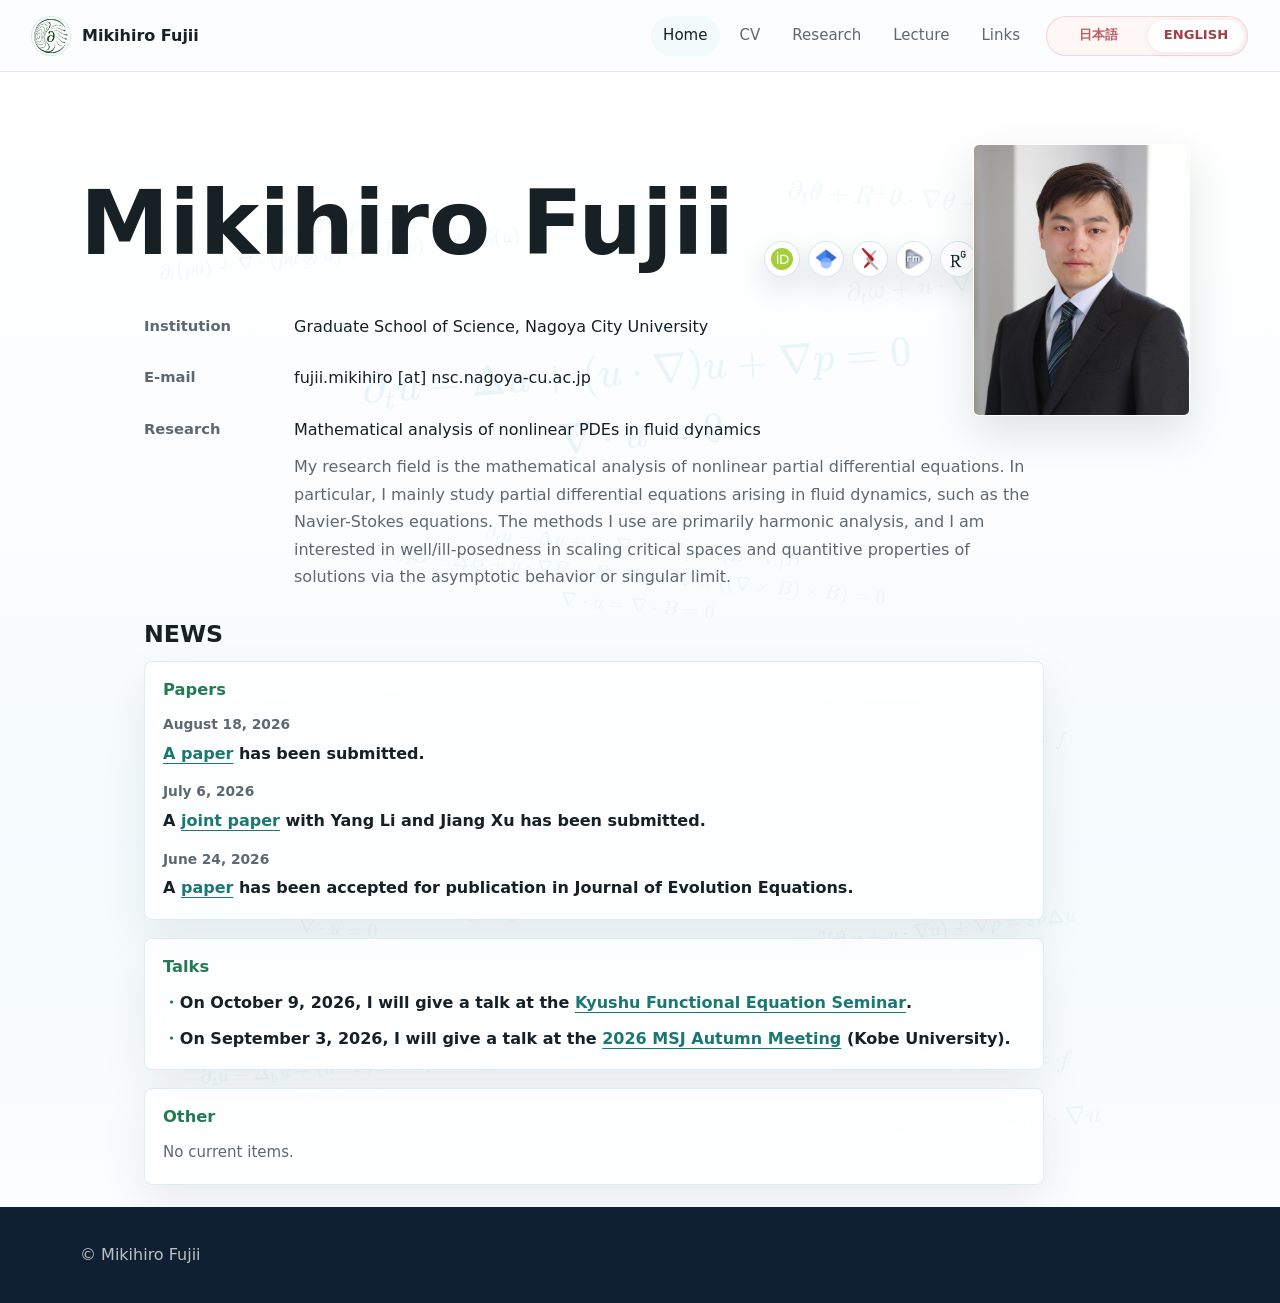
==== commit cca2011d: "Keep news archive with scrollable sections" ====
--- a/index.html
+++ b/index.html
@@ -75,12 +75,12 @@
       }
     </script>
     <link rel="stylesheet" href="assets/vendor/katex/katex.min.css">
-    <link rel="stylesheet" href="assets/css/styles.css?v=20260708-1">
+    <link rel="stylesheet" href="assets/css/styles.css?v=20260823-1">
     <script defer src="assets/vendor/katex/katex.min.js"></script>
     <script defer src="assets/vendor/katex/auto-render.min.js"></script>
     <script defer src="assets/js/analytics.js?v=20260614-1"></script>
-    <script defer src="assets/js/news.js?v=20260823-2"></script>
-    <script defer src="assets/js/site.js?v=20260823-1"></script>
+    <script defer src="assets/js/news.js?v=20260823-3"></script>
+    <script defer src="assets/js/site.js?v=20260823-2"></script>
   </head>
   <body>
     <header class="site-header">
--- a/assets/css/styles.css
+++ b/assets/css/styles.css
@@ -1046,6 +1046,14 @@
   gap: 10px;
 }
 
+.news-list-scrollable {
+  max-height: var(--news-list-max-height);
+  padding-right: 10px;
+  overflow-y: auto;
+  overscroll-behavior: contain;
+  scrollbar-gutter: stable;
+}
+
 .news-talk-item {
   grid-template-columns: 0.8rem minmax(0, 1fr);
   column-gap: 3px;
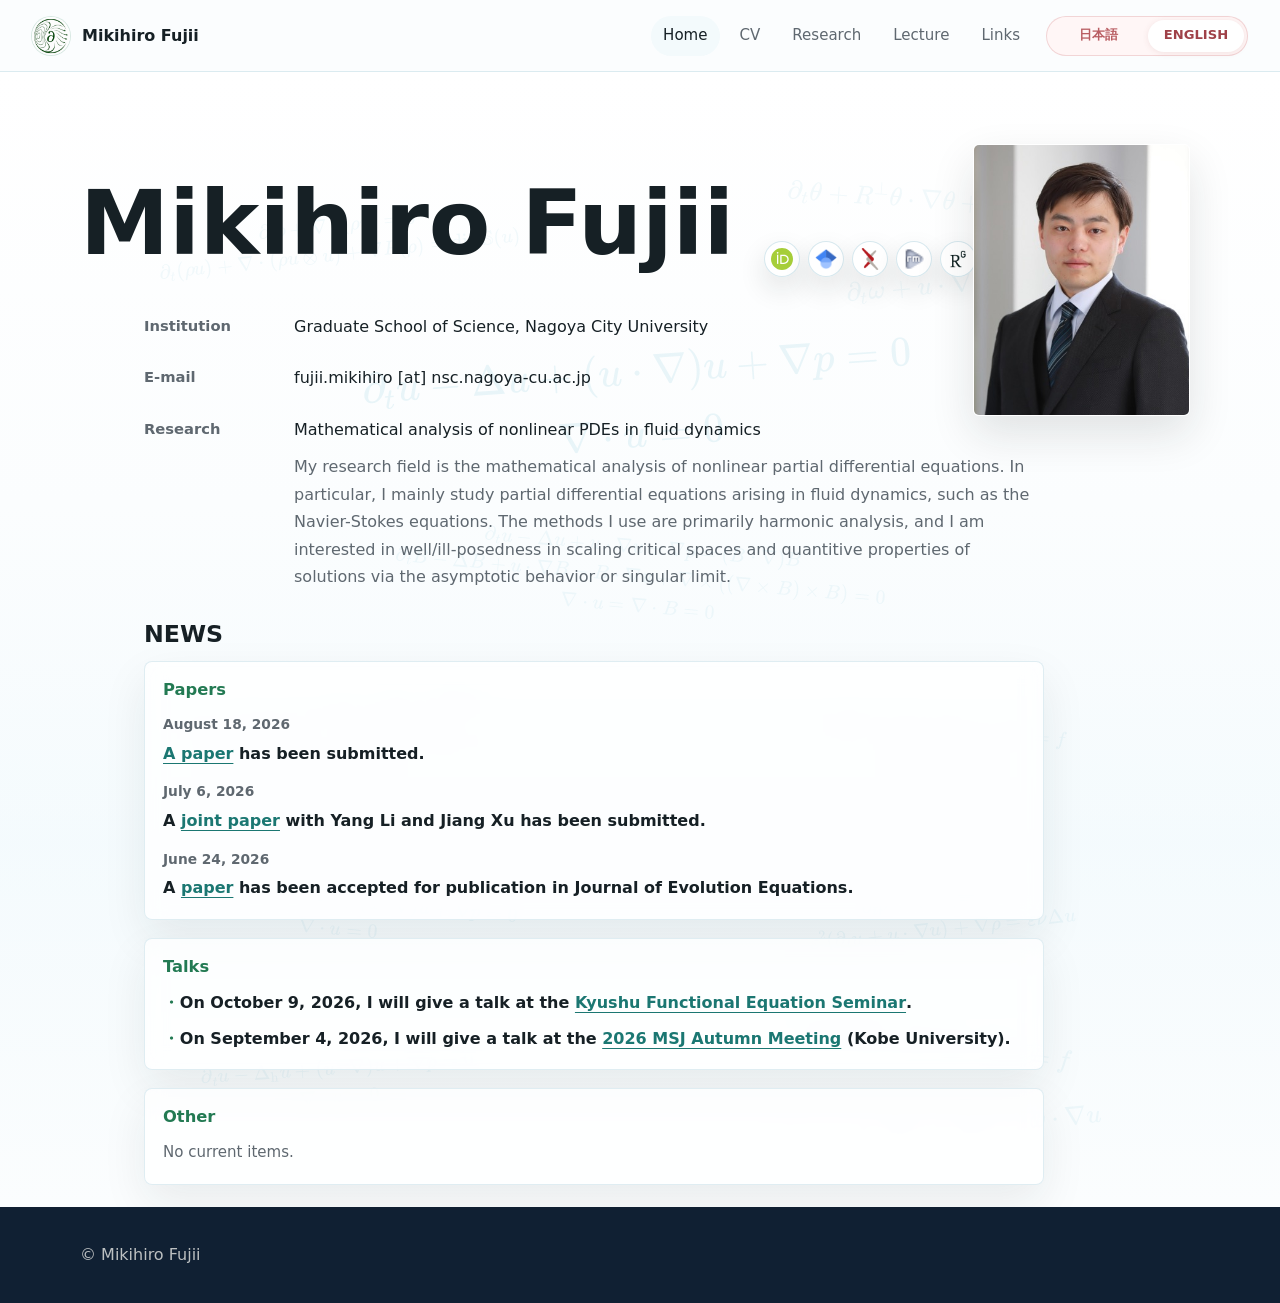
==== commit 0f5c0101: "Correct Kobe talk date to September 4" ====
--- a/index.html
+++ b/index.html
@@ -79,7 +79,7 @@
     <script defer src="assets/vendor/katex/katex.min.js"></script>
     <script defer src="assets/vendor/katex/auto-render.min.js"></script>
     <script defer src="assets/js/analytics.js?v=20260614-1"></script>
-    <script defer src="assets/js/news.js?v=20260823-3"></script>
+    <script defer src="assets/js/news.js?v=20260830-1"></script>
     <script defer src="assets/js/site.js?v=20260823-2"></script>
   </head>
   <body>
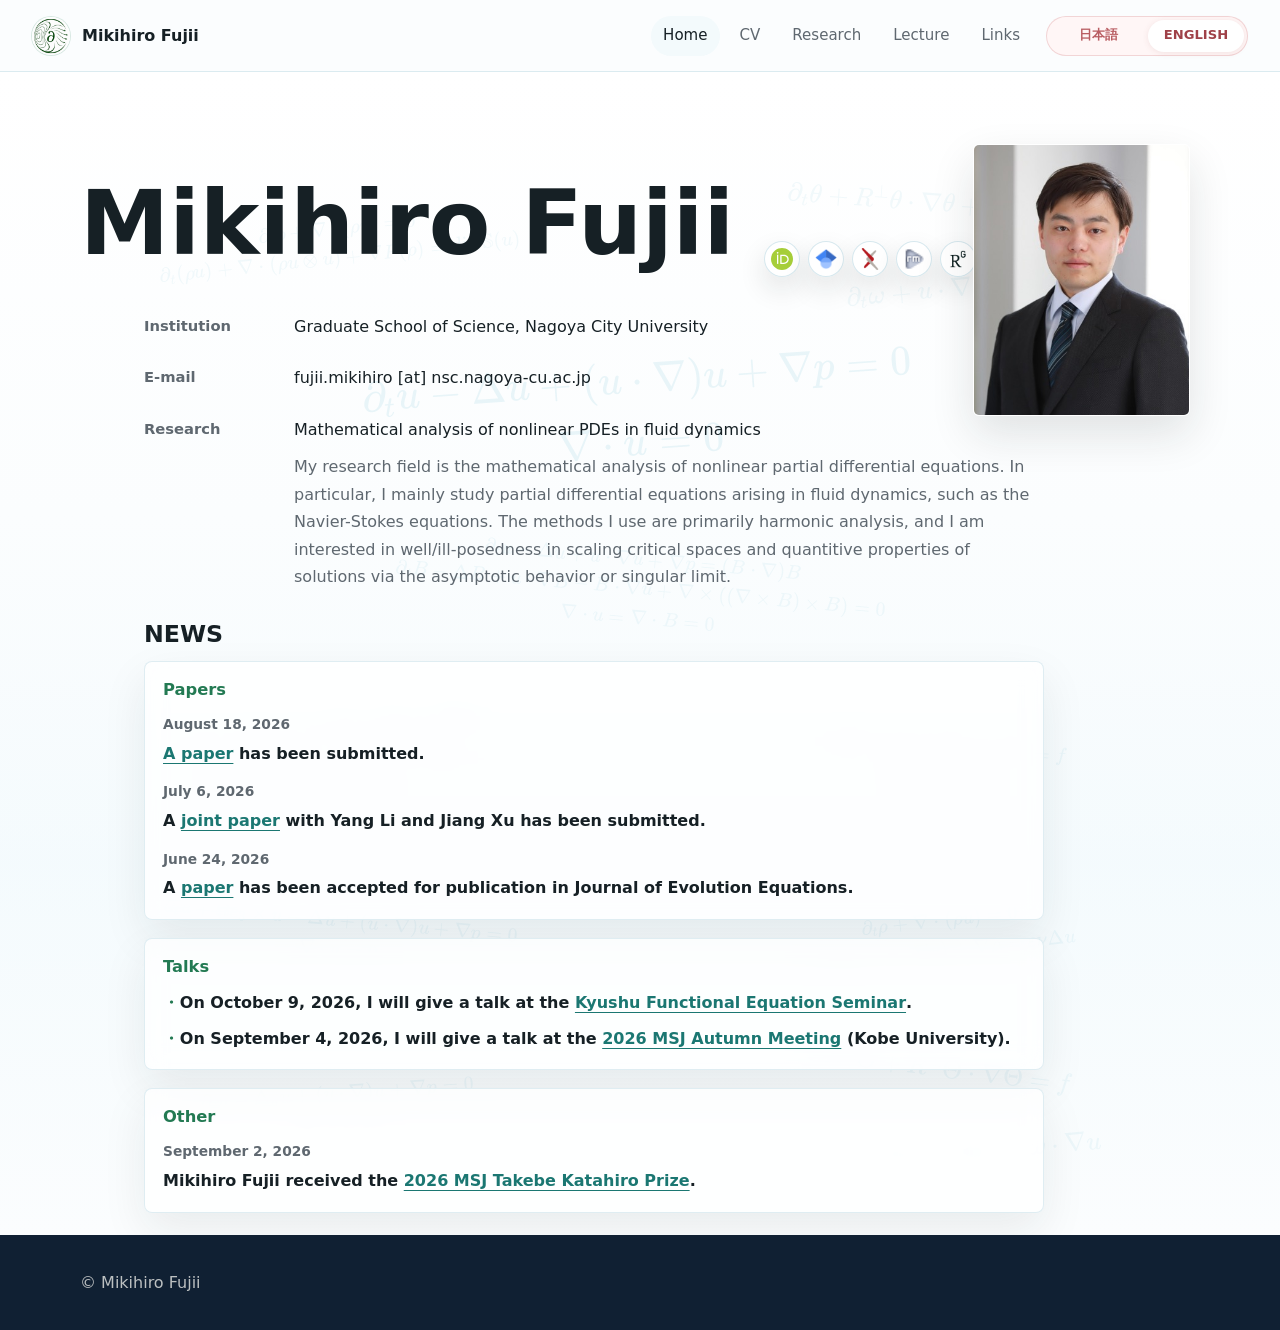
==== commit 83cf1405: "Add 2026 Takebe Prize to homepage" ====
--- a/index.html
+++ b/index.html
@@ -79,8 +79,8 @@
     <script defer src="assets/vendor/katex/katex.min.js"></script>
     <script defer src="assets/vendor/katex/auto-render.min.js"></script>
     <script defer src="assets/js/analytics.js?v=20260614-1"></script>
-    <script defer src="assets/js/news.js?v=20260830-1"></script>
-    <script defer src="assets/js/site.js?v=20260823-2"></script>
+    <script defer src="assets/js/news.js?v=20260903-1"></script>
+    <script defer src="assets/js/site.js?v=20260903-1"></script>
   </head>
   <body>
     <header class="site-header">
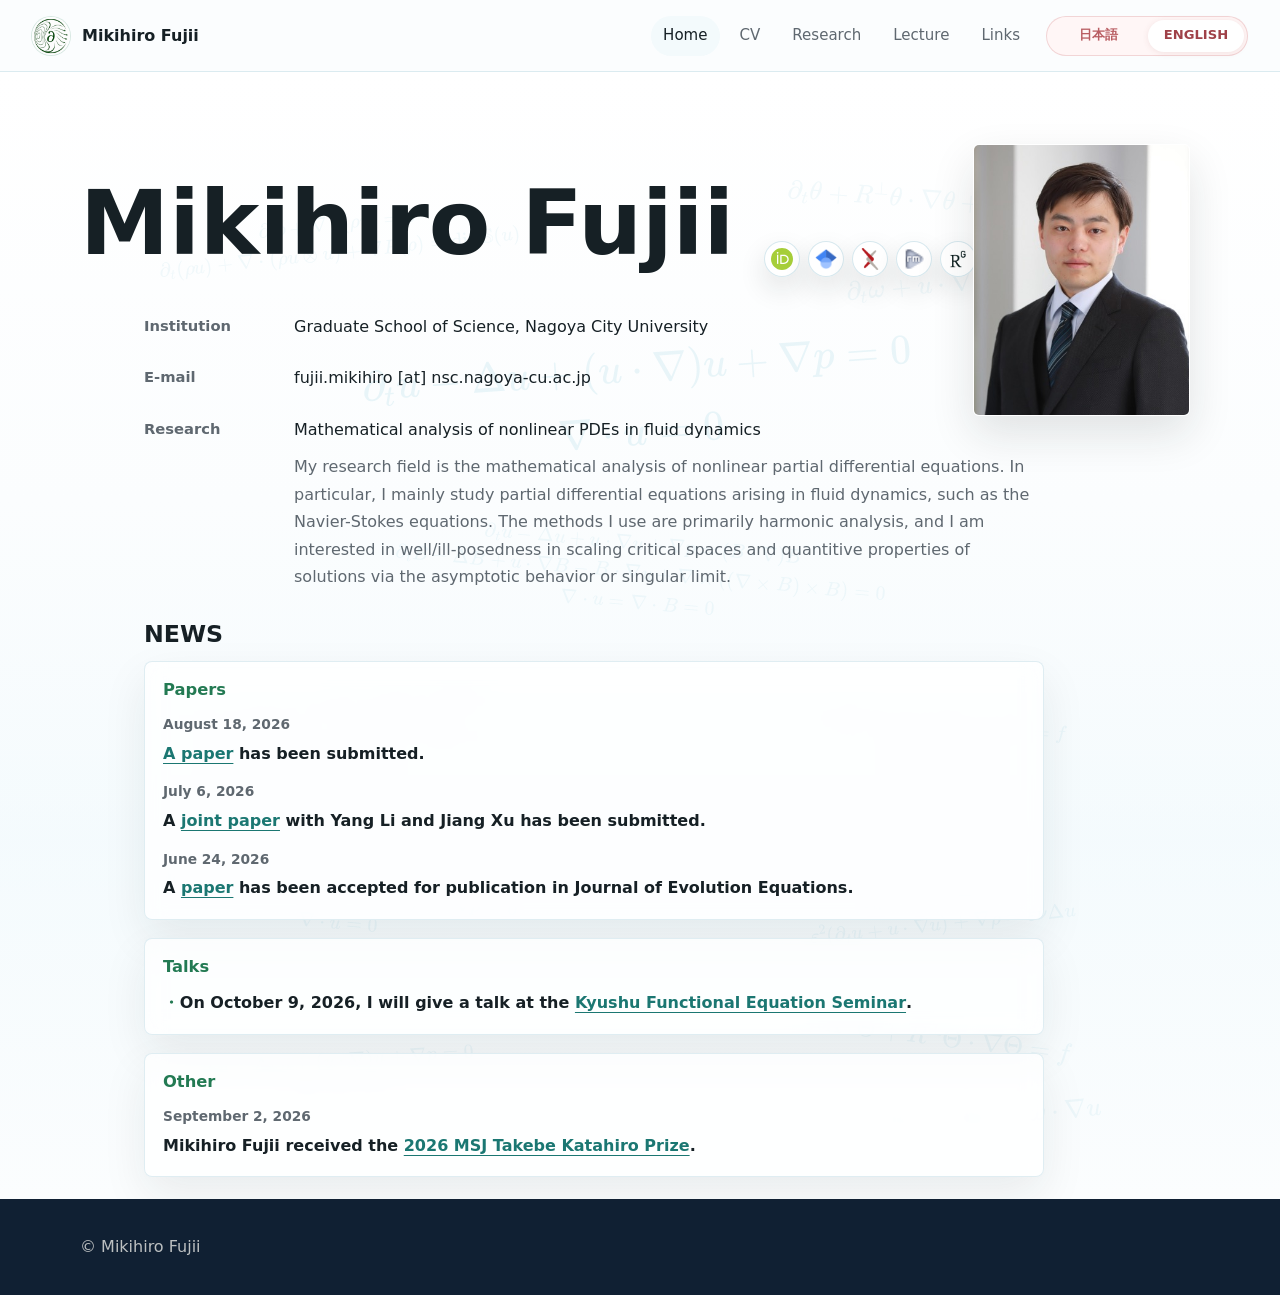
==== commit 7a7f8e42: "Remove completed MSJ autumn talk news" ====
--- a/index.html
+++ b/index.html
@@ -79,8 +79,8 @@
     <script defer src="assets/vendor/katex/katex.min.js"></script>
     <script defer src="assets/vendor/katex/auto-render.min.js"></script>
     <script defer src="assets/js/analytics.js?v=20260614-1"></script>
-    <script defer src="assets/js/news.js?v=20260903-1"></script>
-    <script defer src="assets/js/site.js?v=20260903-1"></script>
+    <script defer src="assets/js/news.js?v=20260904-2"></script>
+    <script defer src="assets/js/site.js?v=20260904-1"></script>
   </head>
   <body>
     <header class="site-header">
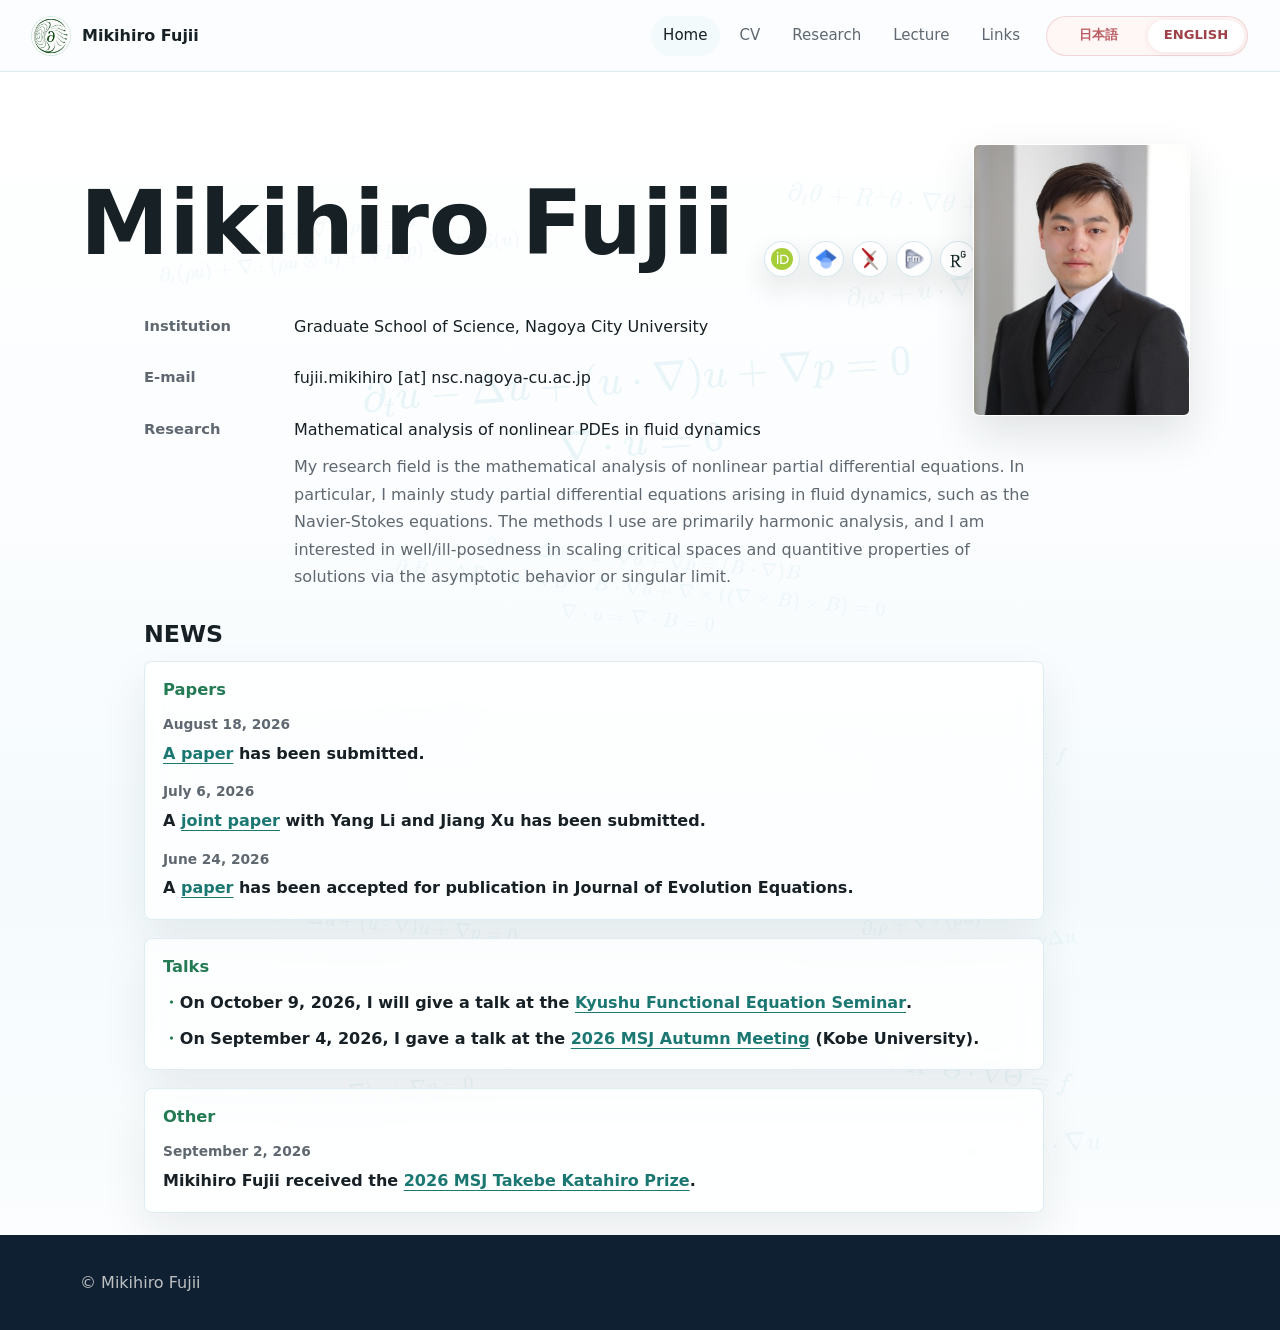
==== commit 3b900c69: "Correct 2026 MSJ autumn talk history" ====
--- a/index.html
+++ b/index.html
@@ -79,7 +79,7 @@
     <script defer src="assets/vendor/katex/katex.min.js"></script>
     <script defer src="assets/vendor/katex/auto-render.min.js"></script>
     <script defer src="assets/js/analytics.js?v=20260614-1"></script>
-    <script defer src="assets/js/news.js?v=20260904-2"></script>
+    <script defer src="assets/js/news.js?v=20260905-1"></script>
     <script defer src="assets/js/site.js?v=20260904-1"></script>
   </head>
   <body>
